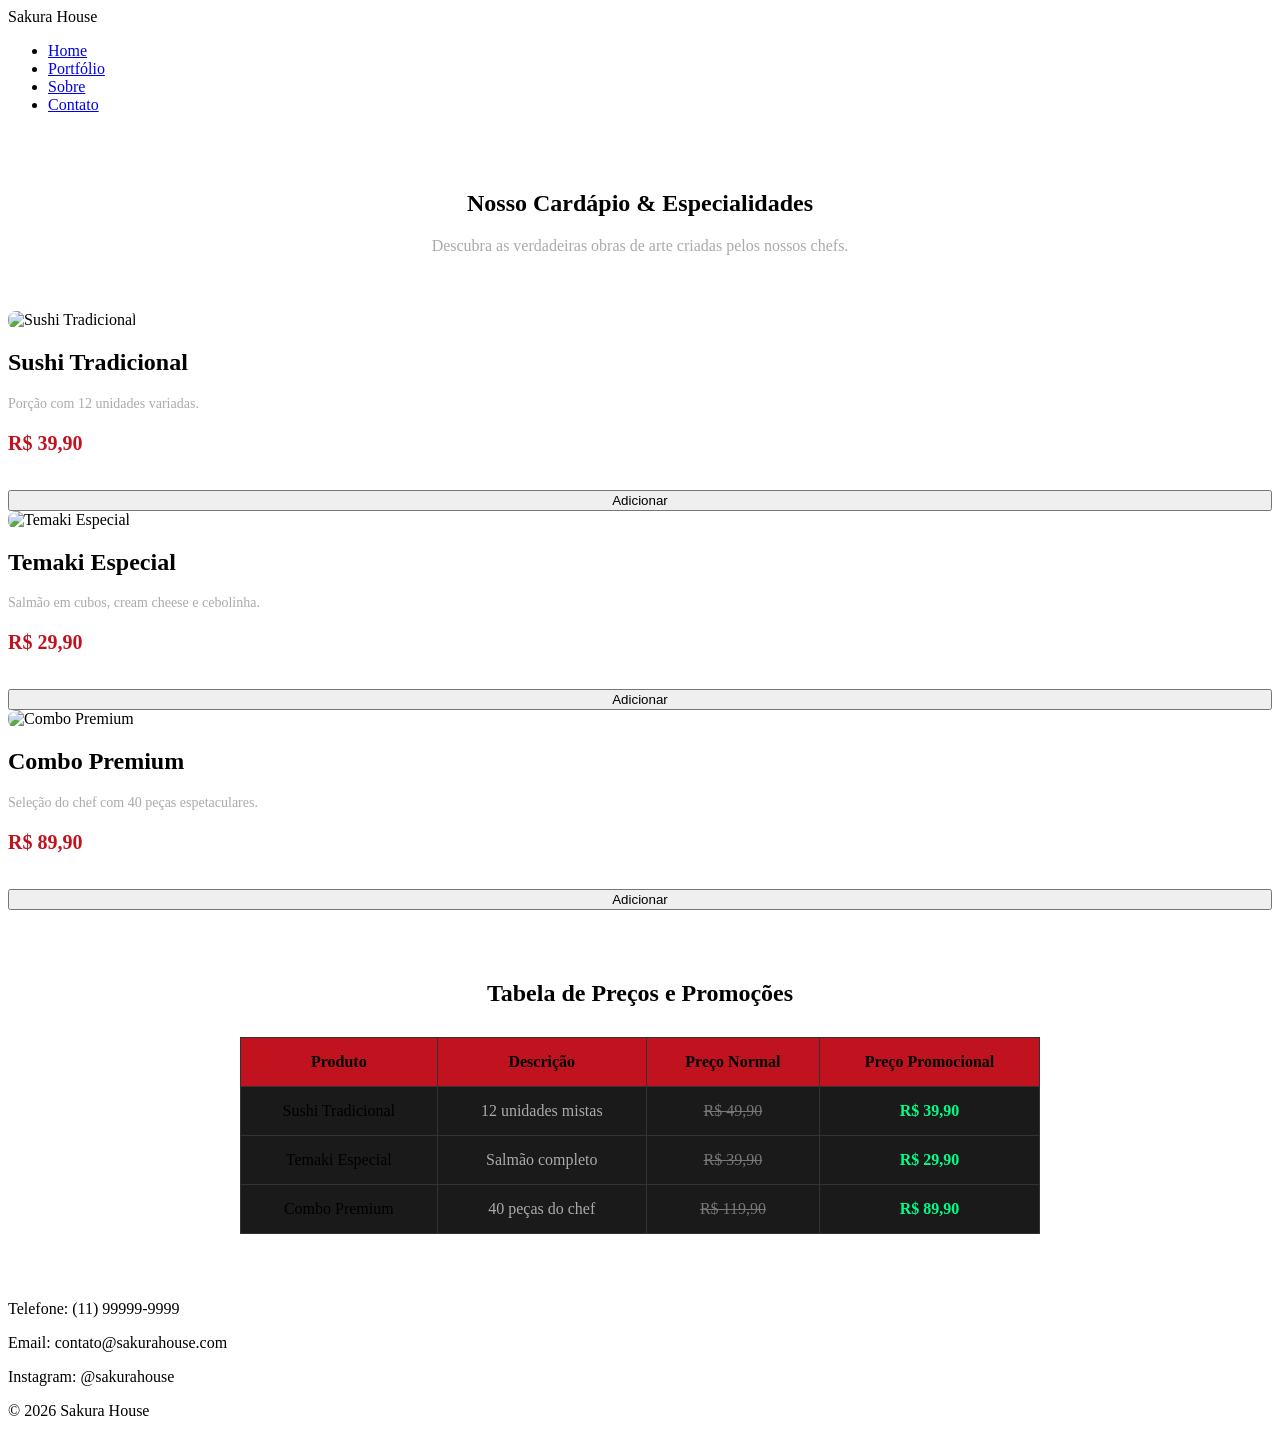
==== pages/portifolio.html @ e5426eec "feat: cria estrutura de cards e tabela de precos promocionais no portfolio" ====
<!DOCTYPE html>
<html lang="pt-br">
<head>
    <meta charset="UTF-8">
    <meta name="viewport" content="width=device-width, initial-scale=1.0">
    <title>Sakura House - Nosso Cardápio</title>

    <link rel="stylesheet" href="../src/css/portifolio.css">
</head>
<body>

    <header>
        <div class="logo">Sakura House</div>

        <nav>
            <ul>
                <li><a href="../index.html">Home</a></li>
                <li><a href="portifolio.html">Portfólio</a></li>
                <li><a href="sobre.html">Sobre</a></li>
                <li><a href="contato.html">Contato</a></li>
            </ul>
        </nav>
    </header>

    <main>

        <section class="titulo-pagina" style="text-align: center; padding: 40px 20px;">
            <h1>Nosso Cardápio & Especialidades</h1>
            <p style="color: #aaa; margin-top: 10px;">Descubra as verdadeiras obras de arte criadas pelos nossos chefs.</p>
        </section>

        <section class="cards">

            <div class="card">
                <img src="../src/assets/img/sushi.jpg" alt="Sushi Tradicional" style="width: 100%; border-radius: 8px;">
                <h2>Sushi Tradicional</h2>
                <p style="color: #aaa; font-size: 14px; margin: 10px 0;">Porção com 12 unidades variadas.</p>
                <p style="font-size: 20px; font-weight: bold; color: #C1121F;">R$ 39,90</p>
                <button style="margin-top: 15px; width: 100%;">Adicionar</button>
            </div>

            <div class="card">
                <img src="../src/assets/img/temaki.jpg" alt="Temaki Especial" style="width: 100%; border-radius: 8px;">
                <h2>Temaki Especial</h2>
                <p style="color: #aaa; font-size: 14px; margin: 10px 0;">Salmão em cubos, cream cheese e cebolinha.</p>
                <p style="font-size: 20px; font-weight: bold; color: #C1121F;">R$ 29,90</p>
                <button style="margin-top: 15px; width: 100%;">Adicionar</button>
            </div>

            <div class="card">
                <img src="../src/assets/img/combo.jpg" alt="Combo Premium" style="width: 100%; border-radius: 8px;">
                <h2>Combo Premium</h2>
                <p style="color: #aaa; font-size: 14px; margin: 10px 0;">Seleção do chef com 40 peças espetaculares.</p>
                <p style="font-size: 20px; font-weight: bold; color: #C1121F;">R$ 89,90</p>
                <button style="margin-top: 15px; width: 100%;">Adicionar</button>
            </div>

        </section>

        <section class="tabela-precos" style="padding: 50px 20px;">
            <h2 style="text-align: center; margin-bottom: 30px;">Tabela de Preços e Promoções</h2>
            <table style="width: 100%; max-width: 800px; margin: 0 auto; border-collapse: collapse;">
                <thead style="background-color: #C1121F;">
                    <tr>
                        <th style="padding: 15px; border: 1px solid #333;">Produto</th>
                        <th style="padding: 15px; border: 1px solid #333;">Descrição</th>
                        <th style="padding: 15px; border: 1px solid #333;">Preço Normal</th>
                        <th style="padding: 15px; border: 1px solid #333;">Preço Promocional</th>
                    </tr>
                </thead>
                <tbody style="background-color: #1A1A1A; text-align: center;">
                    <tr>
                        <td style="padding: 15px; border: 1px solid #333;">Sushi Tradicional</td>
                        <td style="padding: 15px; border: 1px solid #333; color: #aaa;">12 unidades mistas</td>
                        <td style="padding: 15px; border: 1px solid #333; text-decoration: line-through; color: #777;">R$ 49,90</td>
                        <td style="padding: 15px; border: 1px solid #333; color: #00ff88; font-weight: bold;">R$ 39,90</td>
                    </tr>

                    <tr>
                        <td style="padding: 15px; border: 1px solid #333;">Temaki Especial</td>
                        <td style="padding: 15px; border: 1px solid #333; color: #aaa;">Salmão completo</td>
                        <td style="padding: 15px; border: 1px solid #333; text-decoration: line-through; color: #777;">R$ 39,90</td>
                        <td style="padding: 15px; border: 1px solid #333; color: #00ff88; font-weight: bold;">R$ 29,90</td>
                    </tr>

                    <tr>
                        <td style="padding: 15px; border: 1px solid #333;">Combo Premium</td>
                        <td style="padding: 15px; border: 1px solid #333; color: #aaa;">40 peças do chef</td>
                        <td style="padding: 15px; border: 1px solid #333; text-decoration: line-through; color: #777;">R$ 119,90</td>
                        <td style="padding: 15px; border: 1px solid #333; color: #00ff88; font-weight: bold;">R$ 89,90</td>
                    </tr>
                </tbody>
            </table>
        </section>

    </main>

    <footer>
        <p>Telefone: (11) 99999-9999</p>
        <p>Email: contato@sakurahouse.com</p>
        <p>Instagram: @sakurahouse</p>
        <p>© 2026 Sakura House</p>
    </footer>

    <script src="../src/js/script.js"></script>
</body>
</html>
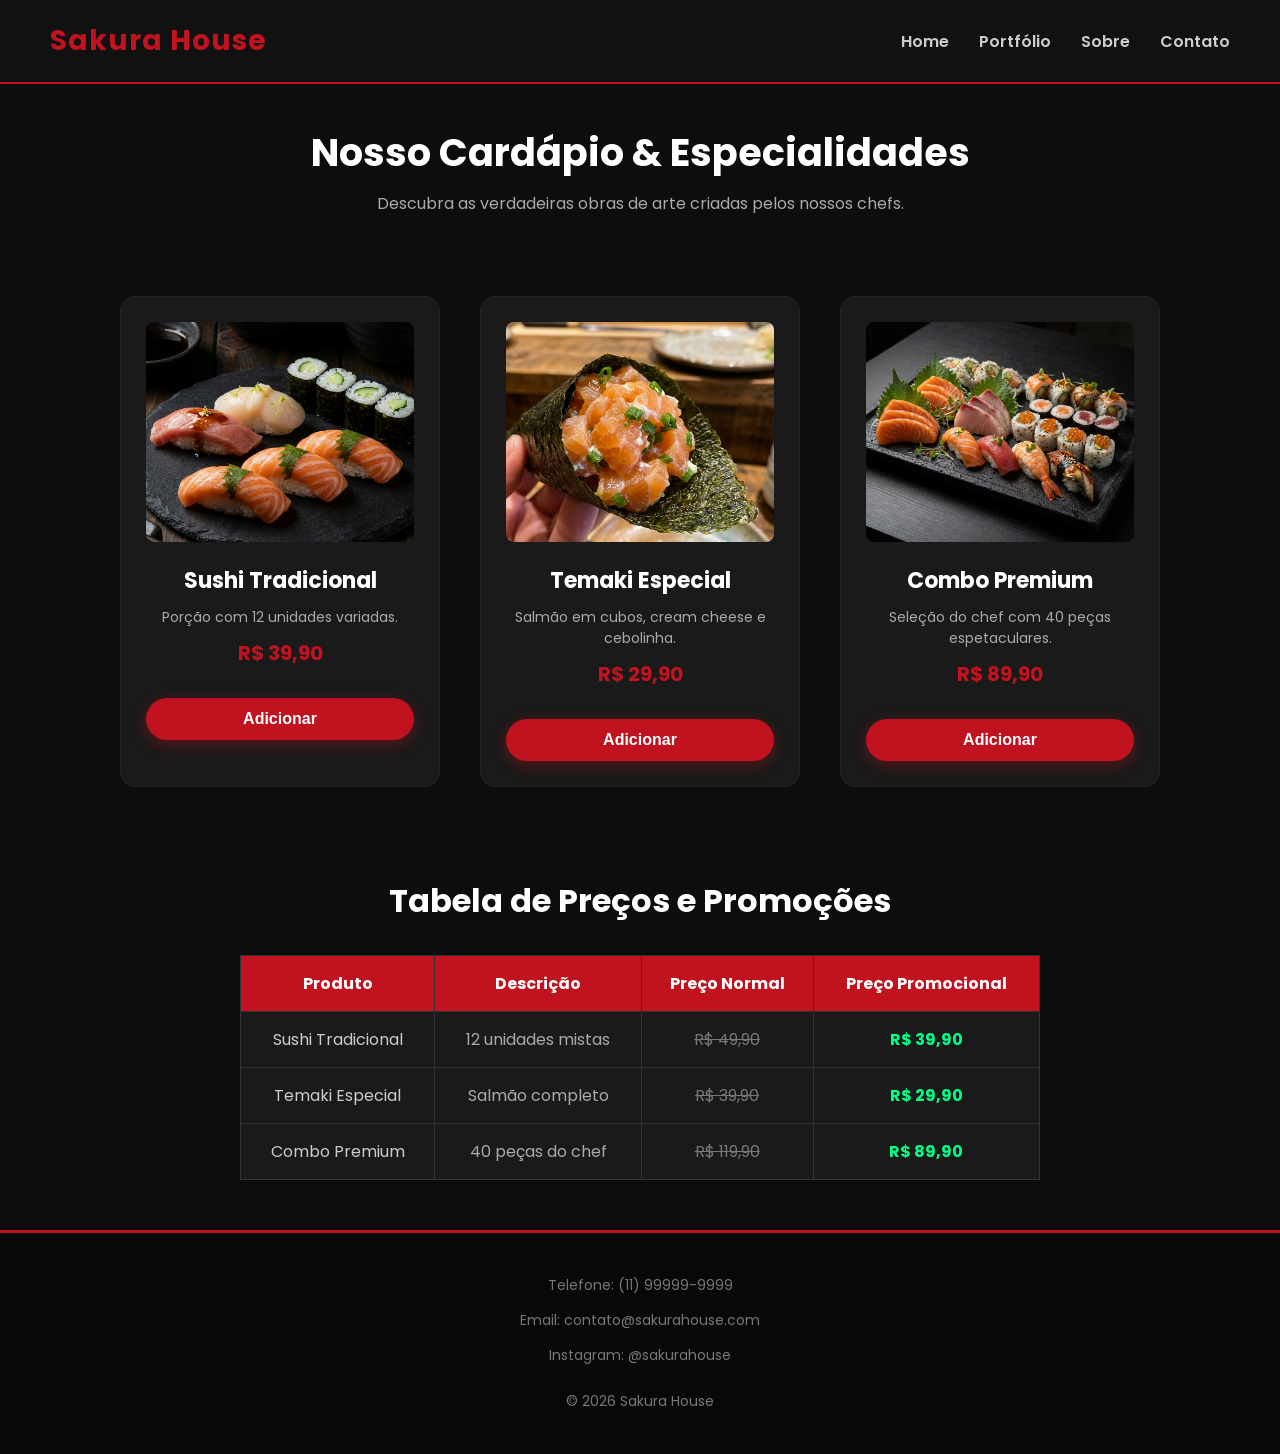
==== commit 76744ea5: "feat: adiciona imagens em alta resolucao do banner e pratos do cardapio" ====
--- a/pages/portifolio.html
+++ b/pages/portifolio.html
@@ -32,7 +32,7 @@
         <section class="cards">
 
             <div class="card">
-                <img src="../src/assets/img/sushi.jpg" alt="Sushi Tradicional" style="width: 100%; border-radius: 8px;">
+                <img src="../src/assets/Sushi_platter_with_nigiri_and_202605161151.jpeg" alt="Sushi Tradicional" style="width: 100%; border-radius: 8px;">
                 <h2>Sushi Tradicional</h2>
                 <p style="color: #aaa; font-size: 14px; margin: 10px 0;">Porção com 12 unidades variadas.</p>
                 <p style="font-size: 20px; font-weight: bold; color: #C1121F;">R$ 39,90</p>
@@ -40,7 +40,7 @@
             </div>
 
             <div class="card">
-                <img src="../src/assets/img/temaki.jpg" alt="Temaki Especial" style="width: 100%; border-radius: 8px;">
+                <img src="../src/assets/Salmon_temaki_with_cream_cheese_202605161146.jpeg" alt="Temaki Especial" style="width: 100%; border-radius: 8px;">
                 <h2>Temaki Especial</h2>
                 <p style="color: #aaa; font-size: 14px; margin: 10px 0;">Salmão em cubos, cream cheese e cebolinha.</p>
                 <p style="font-size: 20px; font-weight: bold; color: #C1121F;">R$ 29,90</p>
@@ -48,7 +48,7 @@
             </div>
 
             <div class="card">
-                <img src="../src/assets/img/combo.jpg" alt="Combo Premium" style="width: 100%; border-radius: 8px;">
+                <img src="../src/assets/Combo_Premium_Japanese_platter_202605161159.jpeg" alt="Combo Premium" style="width: 100%; border-radius: 8px;">
                 <h2>Combo Premium</h2>
                 <p style="color: #aaa; font-size: 14px; margin: 10px 0;">Seleção do chef com 40 peças espetaculares.</p>
                 <p style="font-size: 20px; font-weight: bold; color: #C1121F;">R$ 89,90</p>
--- a/src/css/portifolio.css
+++ b/src/css/portifolio.css
@@ -0,0 +1,236 @@
+/* Importando a fonte moderna do Google Fonts */
+@import url('https://fonts.googleapis.com/css2?family=Poppins:wght@300;400;600;700&display=swap');
+
+* {
+    margin: 0;
+    padding: 0;
+    box-sizing: border-box;
+}
+
+body {
+    font-family: 'Poppins', Arial, sans-serif;
+    background-color: #0D0D0D;
+    color: #F2F2F2;
+}
+
+/* Header (Alinhado com o estilo global) */
+header {
+    display: flex;
+    justify-content: space-between;
+    align-items: center;
+    padding: 20px 50px;
+    background-color: #111;
+    border-bottom: 2px solid #C1121F;
+    position: sticky;
+    top: 0;
+    z-index: 1000;
+}
+
+.logo {
+    font-size: 28px;
+    color: #C1121F;
+    font-weight: 700;
+    letter-spacing: 1px;
+}
+
+nav ul {
+    display: flex;
+    gap: 30px;
+    list-style: none;
+}
+
+nav a {
+    text-decoration: none;
+    color: #CCCCCC;
+    font-weight: 600;
+    transition: color 0.3s ease;
+}
+
+nav a:hover {
+    color: #C1121F;
+}
+
+/* Título da Página  */
+.titulo-pagina {
+    text-align: center;
+    padding: 60px 20px 20px;
+}
+
+.titulo-pagina h1 {
+    font-size: 38px;
+    color: #FFFFFF;
+    margin-bottom: 10px;
+}
+
+.titulo-pagina p {
+    color: #AAAAAA;
+    font-size: 16px;
+}
+
+/* Cards do Cardápio  */
+.cards {
+    display: flex;
+    justify-content: center;
+    gap: 40px;
+    padding: 40px 20px;
+    flex-wrap: wrap;
+}
+
+.card {
+    background-color: #1A1A1A;
+    width: 320px;
+    padding: 25px;
+    border-radius: 15px;
+    text-align: center;
+    transition: transform 0.3s ease, box-shadow 0.3s ease, border-color 0.3s ease;
+    border: 1px solid #222;
+}
+
+.card:hover {
+    transform: translateY(-10px);
+    box-shadow: 0 15px 30px rgba(0, 0, 0, 0.6);
+    border-color: #C1121F;
+}
+
+.card img {
+    width: 100%;
+    height: 220px;
+    object-fit: cover;
+    border-radius: 10px;
+    margin-bottom: 15px;
+}
+
+.card h2 {
+    font-size: 22px;
+    color: #FFFFFF;
+    margin-bottom: 10px;
+}
+
+.card p {
+    color: #AAAAAA;
+    font-size: 14px;
+    margin-bottom: 15px;
+}
+
+.card .preco {
+    font-size: 24px;
+    font-weight: bold;
+    color: #C1121F;
+    display: block;
+    margin-bottom: 20px;
+}
+
+button {
+    background-color: #C1121F;
+    color: white;
+    border: none;
+    padding: 12px 24px;
+    border-radius: 50px;
+    cursor: pointer;
+    font-size: 16px;
+    font-weight: 600;
+    width: 100%;
+    transition: all 0.3s ease;
+    box-shadow: 0 4px 15px rgba(193, 18, 31, 0.4);
+}
+
+button:hover {
+    background-color: #E01A2A;
+    transform: translateY(-3px);
+    box-shadow: 0 6px 20px rgba(193, 18, 31, 0.6);
+}
+
+/* Tabela de Preços e Promoções */
+.tabela-precos {
+    padding: 60px 20px 80px;
+    max-width: 900px;
+    margin: 0 auto;
+}
+
+.tabela-precos h2 {
+    text-align: center;
+    font-size: 32px;
+    color: #FFFFFF;
+    margin-bottom: 30px;
+}
+
+.table-responsive {
+    width: 100%;
+    overflow-x: auto; /* Permite rolar a tabela no celular sem quebrar o layout */
+    border-radius: 10px;
+    border: 1px solid #333;
+}
+
+table {
+    width: 100%;
+    border-collapse: collapse;
+    background-color: #1A1A1A;
+    min-width: 600px;
+}
+
+th {
+    background-color: #C1121F;
+    color: white;
+    padding: 18px;
+    font-size: 16px;
+    text-align: center;
+    border-bottom: 2px solid #a00e19;
+}
+
+td {
+    padding: 18px;
+    text-align: center;
+    border-bottom: 1px solid #333;
+    color: #CCCCCC;
+}
+
+tr:hover td {
+    background-color: #222;
+}
+
+tr:last-child td {
+    border-bottom: none;
+}
+
+/* Footer  */
+footer {
+    background-color: #080808;
+    text-align: center;
+    padding: 40px 20px;
+    border-top: 3px solid #C1121F;
+    color: #777;
+    font-size: 14px;
+    line-height: 1.8;
+}
+
+footer p {
+    margin-bottom: 10px;
+}
+
+footer p:last-child {
+    margin-bottom: 0;
+    margin-top: 20px;
+}
+
+/* Responsivo */
+@media (max-width: 768px) {
+    header {
+        flex-direction: column;
+        padding: 20px;
+        gap: 20px;
+    }
+
+    nav ul {
+        flex-direction: column;
+        align-items: center;
+        gap: 15px;
+    }
+
+    .titulo-pagina h1 {
+        font-size: 30px;
+    }
+
+    .tabela-precos {
+        padding: 40px 10px;
+    }
+}
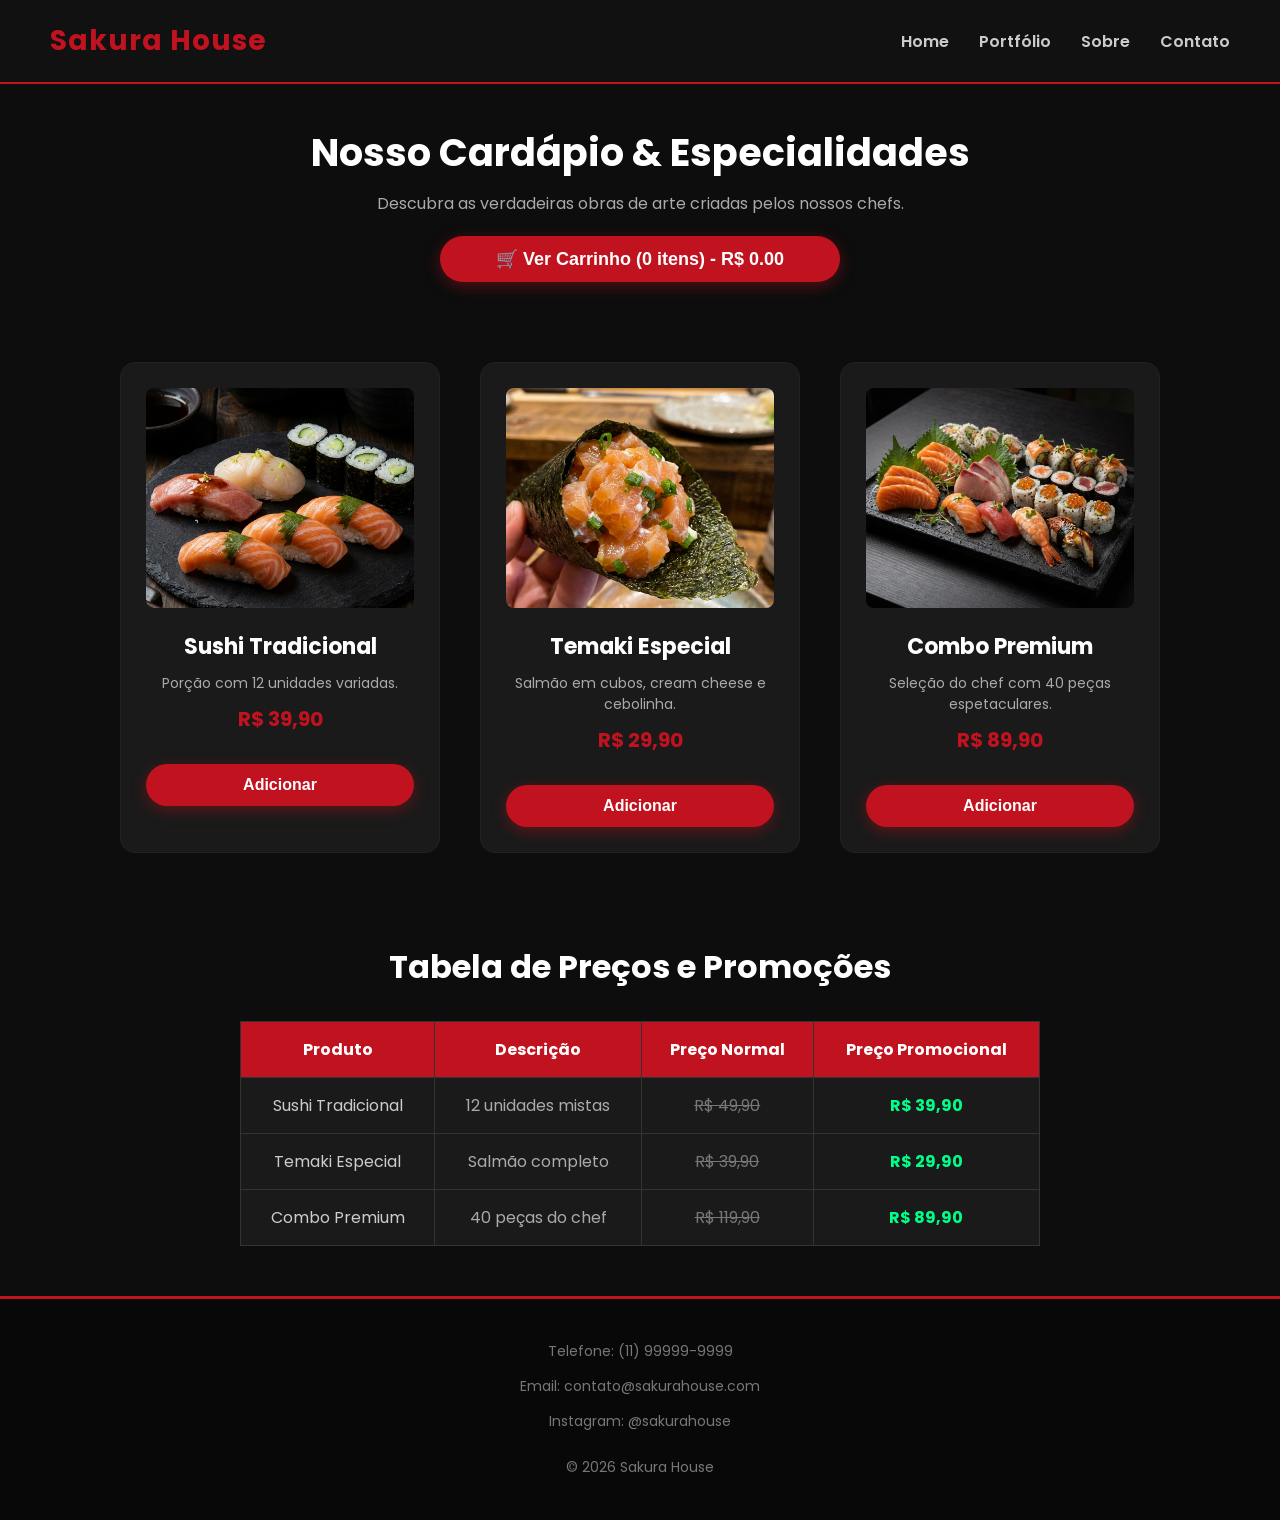
==== commit 3bc3a1af: "feat: integra botoes de adicionar do cardapio com a logica do javascript" ====
--- a/pages/portifolio.html
+++ b/pages/portifolio.html
@@ -26,7 +26,11 @@
 
         <section class="titulo-pagina" style="text-align: center; padding: 40px 20px;">
             <h1>Nosso Cardápio & Especialidades</h1>
-            <p style="color: #aaa; margin-top: 10px;">Descubra as verdadeiras obras de arte criadas pelos nossos chefs.</p>
+            <p style="color: #aaa; margin-top: 10px; margin-bottom: 20px;">Descubra as verdadeiras obras de arte criadas pelos nossos chefs.</p>
+            
+            <button id="btn-carrinho" onclick="fecharPedido()" style="font-size: 18px; max-width: 400px; margin: 0 auto; display: block;">
+                🛒 Ver Carrinho (0 itens) - R$ 0.00
+            </button>
         </section>
 
         <section class="cards">
@@ -36,7 +40,7 @@
                 <h2>Sushi Tradicional</h2>
                 <p style="color: #aaa; font-size: 14px; margin: 10px 0;">Porção com 12 unidades variadas.</p>
                 <p style="font-size: 20px; font-weight: bold; color: #C1121F;">R$ 39,90</p>
-                <button style="margin-top: 15px; width: 100%;">Adicionar</button>
+                <button onclick="adicionarAoCarrinho('Sushi Tradicional', 39.90)" style="margin-top: 15px; width: 100%;">Adicionar</button>
             </div>
 
             <div class="card">
@@ -44,7 +48,7 @@
                 <h2>Temaki Especial</h2>
                 <p style="color: #aaa; font-size: 14px; margin: 10px 0;">Salmão em cubos, cream cheese e cebolinha.</p>
                 <p style="font-size: 20px; font-weight: bold; color: #C1121F;">R$ 29,90</p>
-                <button style="margin-top: 15px; width: 100%;">Adicionar</button>
+                <button onclick="adicionarAoCarrinho('Temaki Especial', 29.90)" style="margin-top: 15px; width: 100%;">Adicionar</button>
             </div>
 
             <div class="card">
@@ -52,7 +56,7 @@
                 <h2>Combo Premium</h2>
                 <p style="color: #aaa; font-size: 14px; margin: 10px 0;">Seleção do chef com 40 peças espetaculares.</p>
                 <p style="font-size: 20px; font-weight: bold; color: #C1121F;">R$ 89,90</p>
-                <button style="margin-top: 15px; width: 100%;">Adicionar</button>
+                <button onclick="adicionarAoCarrinho('Combo Premium', 89.90)" style="margin-top: 15px; width: 100%;">Adicionar</button>
             </div>
 
         </section>
